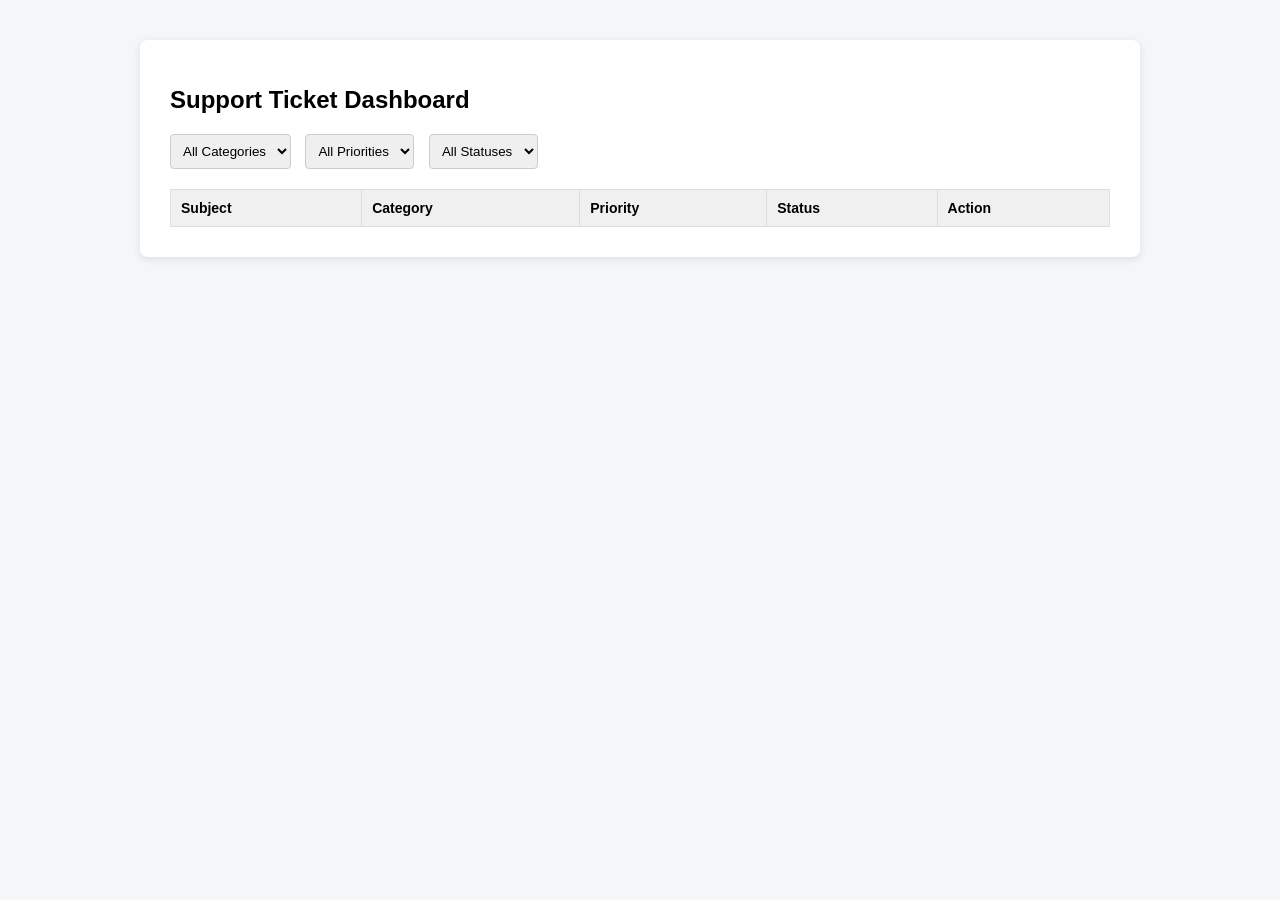
==== frontend/dashboard.html @ c7f23cab "Build support ticket dashboard" ====
<!DOCTYPE html>
<html lang="en">
<head>
    <meta charset="UTF-8">
    <meta name="viewport" content="width=device-width, initial-scale=1.0">
    <title>Ticket Dashboard</title>
    <link rel="stylesheet" href="style.css">
</head>
<body>

    <div class="container dashboard-container">

        <h1>Support Ticket Dashboard</h1>

        <div class="filters">

            <select id="filterCategory">
                <option value="">All Categories</option>
                <option value="Technical">Technical</option>
                <option value="Billing">Billing</option>
                <option value="Shipping">Shipping</option>
            </select>

            <select id="filterPriority">
                <option value="">All Priorities</option>
                <option value="High">High</option>
                <option value="Medium">Medium</option>
                <option value="Low">Low</option>
            </select>

            <select id="filterStatus">
                <option value="">All Statuses</option>
                <option value="Open">Open</option>
                <option value="In Progress">In Progress</option>
                <option value="Resolved">Resolved</option>
            </select>

        </div>

        <table>
            <thead>
                <tr>
                    <th>Subject</th>
                    <th>Category</th>
                    <th>Priority</th>
                    <th>Status</th>
                    <th>Action</th>
                </tr>
            </thead>

            <tbody id="ticketTable"></tbody>
        </table>

    </div>

    <script src="dashboard.js"></script>
</body>
</html>
---- frontend/style.css ----
* {
    box-sizing: border-box;
    font-family: Arial, sans-serif;
}

body {
    background: #f4f6f8;
    margin: 0;
    padding: 40px;
}

.container {
    max-width: 500px;
    margin: auto;
    background: white;
    padding: 30px;
    border-radius: 8px;
    box-shadow: 0 2px 8px rgba(0, 0, 0, 0.1);
}

h1 {
    font-size: 24px;
    margin-bottom: 20px;
}

input,
textarea {
    width: 100%;
    padding: 10px;
    margin-bottom: 12px;
    border: 1px solid #ccc;
    border-radius: 4px;
}

textarea {
    min-height: 120px;
    resize: vertical;
}

button {
    background: #2563eb;
    color: white;
    border: none;
    padding: 10px 16px;
    border-radius: 4px;
    cursor: pointer;
}

button:hover {
    background: #1d4ed8;
}

#message {
    margin-top: 15px;
    font-weight: bold;
}
.dashboard-container {
    max-width: 1000px;
}

.filters {
    margin-bottom: 20px;
}

.filters select {
    padding: 8px;
    margin-right: 10px;
    border: 1px solid #ccc;
    border-radius: 4px;
}

table {
    width: 100%;
    border-collapse: collapse;
    margin-top: 20px;
}

th,
td {
    border: 1px solid #ddd;
    padding: 10px;
    text-align: left;
    font-size: 14px;
}

th {
    background: #f0f0f0;
}
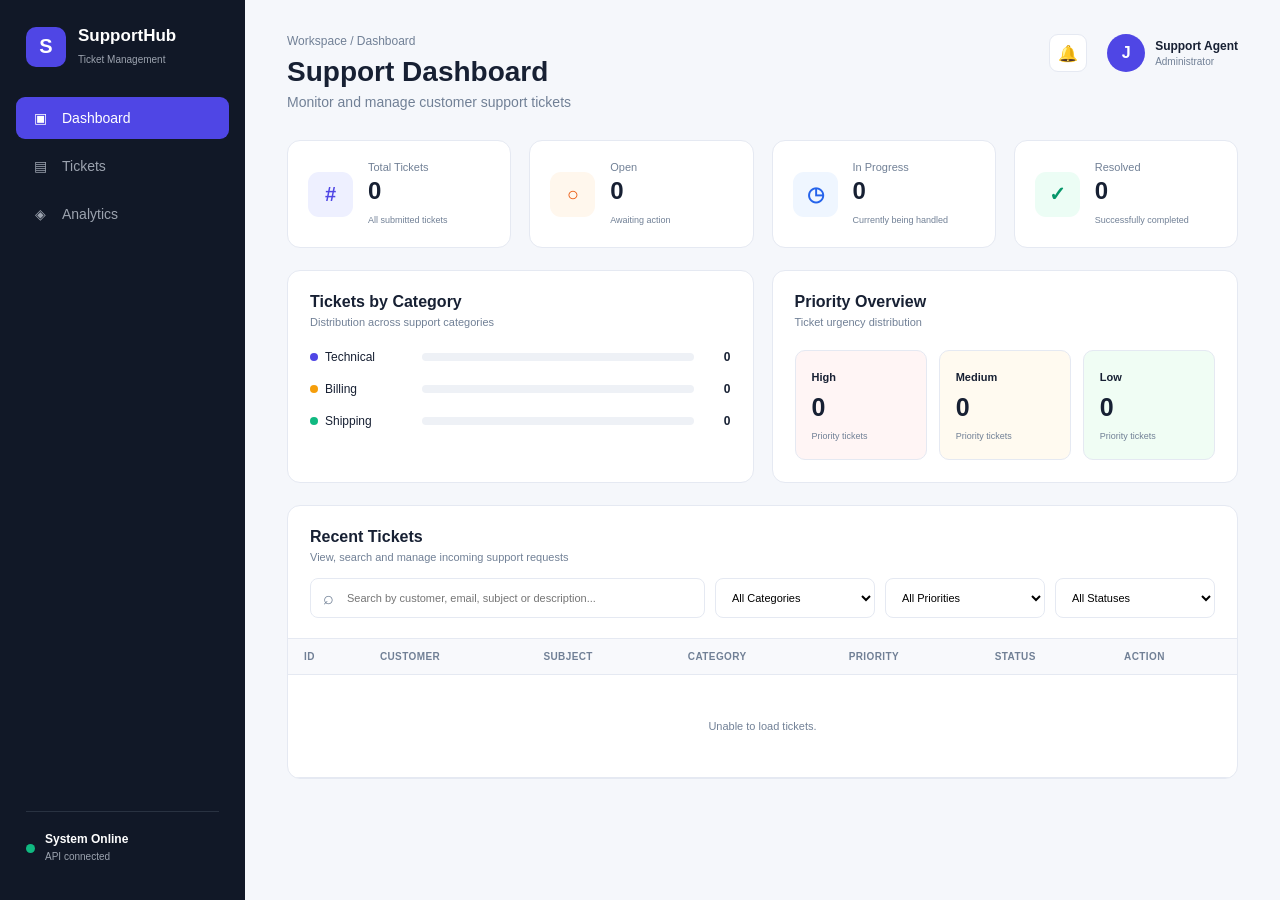
==== commit 28004295: "Improve support ticket dashboard" ====
--- a/frontend/dashboard.html
+++ b/frontend/dashboard.html
@@ -1,58 +1,484 @@
 <!DOCTYPE html>
 <html lang="en">
+
 <head>
     <meta charset="UTF-8">
     <meta name="viewport" content="width=device-width, initial-scale=1.0">
-    <title>Ticket Dashboard</title>
+
+    <title>SupportHub Dashboard</title>
+
     <link rel="stylesheet" href="style.css">
 </head>
+
 <body>
 
-    <div class="container dashboard-container">
-
-        <h1>Support Ticket Dashboard</h1>
-
-        <div class="filters">
-
-            <select id="filterCategory">
-                <option value="">All Categories</option>
-                <option value="Technical">Technical</option>
-                <option value="Billing">Billing</option>
-                <option value="Shipping">Shipping</option>
-            </select>
-
-            <select id="filterPriority">
-                <option value="">All Priorities</option>
-                <option value="High">High</option>
-                <option value="Medium">Medium</option>
-                <option value="Low">Low</option>
-            </select>
-
-            <select id="filterStatus">
-                <option value="">All Statuses</option>
-                <option value="Open">Open</option>
-                <option value="In Progress">In Progress</option>
-                <option value="Resolved">Resolved</option>
-            </select>
+    <div class="app">
+
+        <!-- Sidebar -->
+        <aside class="sidebar">
+
+            <div class="logo">
+                <div class="logo-icon">S</div>
+                <div>
+                    <h2>SupportHub</h2>
+                    <span>Ticket Management</span>
+                </div>
+            </div>
+
+            <nav class="navigation">
+
+                <a href="#" class="nav-item active">
+                    <span>▣</span>
+                    Dashboard
+                </a>
+
+                <a href="#tickets" class="nav-item">
+                    <span>▤</span>
+                    Tickets
+                </a>
+
+                <a href="#analytics" class="nav-item">
+                    <span>◈</span>
+                    Analytics
+                </a>
+
+            </nav>
+
+            <div class="sidebar-bottom">
+
+                <div class="system-status">
+                    <span class="status-dot"></span>
+
+                    <div>
+                        <strong>System Online</strong>
+                        <small>API connected</small>
+                    </div>
+                </div>
+
+            </div>
+
+        </aside>
+
+
+        <!-- Main Content -->
+        <main class="main-content">
+
+            <!-- Header -->
+            <header class="topbar">
+
+                <div>
+                    <p class="breadcrumb">Workspace / Dashboard</p>
+                    <h1>Support Dashboard</h1>
+                    <p class="subtitle">
+                        Monitor and manage customer support tickets
+                    </p>
+                </div>
+
+                <div class="user-section">
+
+                    <div class="notification">
+                        🔔
+                    </div>
+
+                    <div class="user-info">
+                        <div class="avatar">J</div>
+
+                        <div>
+                            <strong>Support Agent</strong>
+                            <span>Administrator</span>
+                        </div>
+                    </div>
+
+                </div>
+
+            </header>
+
+
+            <!-- Statistics -->
+            <section class="stats-grid">
+
+                <div class="stat-card">
+
+                    <div class="stat-icon total-icon">
+                        #
+                    </div>
+
+                    <div class="stat-content">
+                        <span>Total Tickets</span>
+                        <strong id="totalTickets">0</strong>
+                        <small>All submitted tickets</small>
+                    </div>
+
+                </div>
+
+
+                <div class="stat-card">
+
+                    <div class="stat-icon open-icon">
+                        ○
+                    </div>
+
+                    <div class="stat-content">
+                        <span>Open</span>
+                        <strong id="openTickets">0</strong>
+                        <small>Awaiting action</small>
+                    </div>
+
+                </div>
+
+
+                <div class="stat-card">
+
+                    <div class="stat-icon progress-icon">
+                        ◷
+                    </div>
+
+                    <div class="stat-content">
+                        <span>In Progress</span>
+                        <strong id="progressTickets">0</strong>
+                        <small>Currently being handled</small>
+                    </div>
+
+                </div>
+
+
+                <div class="stat-card">
+
+                    <div class="stat-icon resolved-icon">
+                        ✓
+                    </div>
+
+                    <div class="stat-content">
+                        <span>Resolved</span>
+                        <strong id="resolvedTickets">0</strong>
+                        <small>Successfully completed</small>
+                    </div>
+
+                </div>
+
+            </section>
+
+
+            <!-- Analytics -->
+            <section class="analytics-grid" id="analytics">
+
+                <div class="panel">
+
+                    <div class="panel-header">
+
+                        <div>
+                            <h2>Tickets by Category</h2>
+                            <p>Distribution across support categories</p>
+                        </div>
+
+                    </div>
+
+                    <div class="category-list">
+
+                        <div class="category-row">
+
+                            <div class="category-label">
+                                <span class="category-dot technical"></span>
+                                Technical
+                            </div>
+
+                            <div class="progress-container">
+                                <div
+                                    class="progress-bar technical-bar"
+                                    id="technicalBar">
+                                </div>
+                            </div>
+
+                            <strong id="technicalCount">0</strong>
+
+                        </div>
+
+
+                        <div class="category-row">
+
+                            <div class="category-label">
+                                <span class="category-dot billing"></span>
+                                Billing
+                            </div>
+
+                            <div class="progress-container">
+                                <div
+                                    class="progress-bar billing-bar"
+                                    id="billingBar">
+                                </div>
+                            </div>
+
+                            <strong id="billingCount">0</strong>
+
+                        </div>
+
+
+                        <div class="category-row">
+
+                            <div class="category-label">
+                                <span class="category-dot shipping"></span>
+                                Shipping
+                            </div>
+
+                            <div class="progress-container">
+                                <div
+                                    class="progress-bar shipping-bar"
+                                    id="shippingBar">
+                                </div>
+                            </div>
+
+                            <strong id="shippingCount">0</strong>
+
+                        </div>
+
+                    </div>
+
+                </div>
+
+
+                <div class="panel">
+
+                    <div class="panel-header">
+
+                        <div>
+                            <h2>Priority Overview</h2>
+                            <p>Ticket urgency distribution</p>
+                        </div>
+
+                    </div>
+
+                    <div class="priority-overview">
+
+                        <div class="priority-card high">
+                            <span>High</span>
+                            <strong id="highCount">0</strong>
+                            <small>Priority tickets</small>
+                        </div>
+
+                        <div class="priority-card medium">
+                            <span>Medium</span>
+                            <strong id="mediumCount">0</strong>
+                            <small>Priority tickets</small>
+                        </div>
+
+                        <div class="priority-card low">
+                            <span>Low</span>
+                            <strong id="lowCount">0</strong>
+                            <small>Priority tickets</small>
+                        </div>
+
+                    </div>
+
+                </div>
+
+            </section>
+
+
+            <!-- Tickets -->
+            <section class="tickets-panel" id="tickets">
+
+                <div class="tickets-header">
+
+                    <div>
+                        <h2>Recent Tickets</h2>
+                        <p>View, search and manage incoming support requests</p>
+                    </div>
+
+                </div>
+
+
+                <!-- Search and Filters -->
+                <div class="filter-section">
+
+                    <div class="search-box">
+
+                        <span>⌕</span>
+
+                        <input
+                            type="text"
+                            id="searchInput"
+                            placeholder="Search by customer, email, subject or description..."
+                        >
+
+                    </div>
+
+
+                    <select id="filterCategory">
+
+                        <option value="">All Categories</option>
+
+                        <option value="Technical">
+                            Technical
+                        </option>
+
+                        <option value="Billing">
+                            Billing
+                        </option>
+
+                        <option value="Shipping">
+                            Shipping
+                        </option>
+
+                    </select>
+
+
+                    <select id="filterPriority">
+
+                        <option value="">All Priorities</option>
+
+                        <option value="High">
+                            High
+                        </option>
+
+                        <option value="Medium">
+                            Medium
+                        </option>
+
+                        <option value="Low">
+                            Low
+                        </option>
+
+                    </select>
+
+
+                    <select id="filterStatus">
+
+                        <option value="">All Statuses</option>
+
+                        <option value="Open">
+                            Open
+                        </option>
+
+                        <option value="In Progress">
+                            In Progress
+                        </option>
+
+                        <option value="Resolved">
+                            Resolved
+                        </option>
+
+                    </select>
+
+                </div>
+
+
+                <!-- Table -->
+                <div class="table-wrapper">
+
+                    <table>
+
+                        <thead>
+
+                            <tr>
+
+                                <th>ID</th>
+                                <th>Customer</th>
+                                <th>Subject</th>
+                                <th>Category</th>
+                                <th>Priority</th>
+                                <th>Status</th>
+                                <th>Action</th>
+
+                            </tr>
+
+                        </thead>
+
+                        <tbody id="ticketTable">
+
+                        </tbody>
+
+                    </table>
+
+                </div>
+
+            </section>
+
+        </main>
+
+    </div>
+
+
+    <!-- Ticket Details Modal -->
+    <div
+        class="modal-overlay"
+        id="ticketModal"
+    >
+
+        <div class="modal">
+
+            <div class="modal-header">
+
+                <div>
+                    <span class="modal-label">Ticket Details</span>
+                    <h2 id="modalSubject">Ticket</h2>
+                </div>
+
+                <button
+                    class="close-button"
+                    onclick="closeTicketModal()"
+                >
+                    ×
+                </button>
+
+            </div>
+
+
+            <div class="modal-body">
+
+                <div class="details-grid">
+
+                    <div>
+                        <span>Customer</span>
+                        <strong id="modalName">-</strong>
+                    </div>
+
+                    <div>
+                        <span>Email</span>
+                        <strong id="modalEmail">-</strong>
+                    </div>
+
+                    <div>
+                        <span>Category</span>
+                        <strong id="modalCategory">-</strong>
+                    </div>
+
+                    <div>
+                        <span>Priority</span>
+                        <strong id="modalPriority">-</strong>
+                    </div>
+
+                    <div>
+                        <span>Status</span>
+                        <strong id="modalStatus">-</strong>
+                    </div>
+
+                    <div>
+                        <span>Created</span>
+                        <strong id="modalDate">-</strong>
+                    </div>
+
+                </div>
+
+
+                <div class="description-box">
+
+                    <span>Description</span>
+
+                    <p id="modalDescription">
+                        -
+                    </p>
+
+                </div>
+
+            </div>
 
         </div>
 
-        <table>
-            <thead>
-                <tr>
-                    <th>Subject</th>
-                    <th>Category</th>
-                    <th>Priority</th>
-                    <th>Status</th>
-                    <th>Action</th>
-                </tr>
-            </thead>
-
-            <tbody id="ticketTable"></tbody>
-        </table>
-
     </div>
 
+
     <script src="dashboard.js"></script>
+
 </body>
+
 </html>
--- a/frontend/style.css
+++ b/frontend/style.css
@@ -1,88 +1,1303 @@
 * {
+    margin: 0;
+    padding: 0;
     box-sizing: border-box;
-    font-family: Arial, sans-serif;
+}
+
+:root {
+    --bg: #f5f7fb;
+    --white: #ffffff;
+    --text: #172033;
+    --muted: #718096;
+    --border: #e5e9f2;
+    --primary: #4f46e5;
+    --primary-light: #eef0ff;
+    --sidebar: #111827;
+    --sidebar-muted: #9ca3af;
+    --success: #059669;
+    --warning: #d97706;
+    --danger: #dc2626;
 }
 
 body {
-    background: #f4f6f8;
-    margin: 0;
-    padding: 40px;
-}
-
-.container {
-    max-width: 500px;
-    margin: auto;
+    font-family: Arial, Helvetica, sans-serif;
+    background: var(--bg);
+    color: var(--text);
+}
+
+button,
+select,
+input {
+    font-family: inherit;
+}
+
+.app {
+    min-height: 100vh;
+    display: flex;
+}
+
+
+/* =========================
+   SIDEBAR
+========================= */
+
+.sidebar {
+    width: 245px;
+    min-height: 100vh;
+    background: var(--sidebar);
+    color: white;
+    padding: 26px 16px;
+    display: flex;
+    flex-direction: column;
+    position: fixed;
+    left: 0;
+    top: 0;
+    bottom: 0;
+}
+
+.logo {
+    display: flex;
+    align-items: center;
+    gap: 12px;
+    padding: 0 10px 30px;
+}
+
+.logo-icon {
+    width: 40px;
+    height: 40px;
+    border-radius: 10px;
+    background: var(--primary);
+    display: flex;
+    align-items: center;
+    justify-content: center;
+    font-size: 20px;
+    font-weight: bold;
+}
+
+.logo h2 {
+    font-size: 17px;
+    margin-bottom: 3px;
+}
+
+.logo span {
+    color: var(--sidebar-muted);
+    font-size: 10px;
+}
+
+.navigation {
+    display: flex;
+    flex-direction: column;
+    gap: 6px;
+}
+
+.nav-item {
+    text-decoration: none;
+    color: var(--sidebar-muted);
+    padding: 13px 14px;
+    border-radius: 9px;
+    display: flex;
+    align-items: center;
+    gap: 12px;
+    font-size: 14px;
+    transition: 0.2s;
+}
+
+.nav-item:hover {
+    background: #1f2937;
+    color: white;
+}
+
+.nav-item.active {
+    background: var(--primary);
+    color: white;
+}
+
+.nav-item span {
+    width: 20px;
+    text-align: center;
+}
+
+.sidebar-bottom {
+    margin-top: auto;
+    padding: 10px;
+}
+
+.system-status {
+    border-top: 1px solid #293241;
+    padding-top: 20px;
+    display: flex;
+    align-items: center;
+    gap: 10px;
+}
+
+.system-status strong {
+    display: block;
+    font-size: 12px;
+}
+
+.system-status small {
+    color: var(--sidebar-muted);
+    font-size: 10px;
+}
+
+.status-dot {
+    width: 9px;
+    height: 9px;
+    border-radius: 50%;
+    background: #10b981;
+}
+
+
+/* =========================
+   MAIN CONTENT
+========================= */
+
+.main-content {
+    margin-left: 245px;
+    width: calc(100% - 245px);
+    padding: 34px 42px 50px;
+}
+
+
+/* =========================
+   TOPBAR
+========================= */
+
+.topbar {
+    display: flex;
+    justify-content: space-between;
+    align-items: flex-start;
+    margin-bottom: 30px;
+}
+
+.breadcrumb {
+    color: var(--muted);
+    font-size: 12px;
+    margin-bottom: 8px;
+}
+
+.topbar h1 {
+    font-size: 28px;
+    margin-bottom: 6px;
+}
+
+.subtitle {
+    color: var(--muted);
+    font-size: 14px;
+}
+
+.user-section {
+    display: flex;
+    align-items: center;
+    gap: 20px;
+}
+
+.notification {
+    width: 38px;
+    height: 38px;
+    background: var(--white);
+    border: 1px solid var(--border);
+    border-radius: 9px;
+    display: flex;
+    align-items: center;
+    justify-content: center;
+}
+
+.user-info {
+    display: flex;
+    align-items: center;
+    gap: 10px;
+}
+
+.avatar {
+    width: 38px;
+    height: 38px;
+    border-radius: 50%;
+    background: var(--primary);
+    color: white;
+    display: flex;
+    align-items: center;
+    justify-content: center;
+    font-weight: bold;
+}
+
+.user-info strong {
+    display: block;
+    font-size: 12px;
+}
+
+.user-info span {
+    display: block;
+    color: var(--muted);
+    font-size: 10px;
+    margin-top: 3px;
+}
+
+
+/* =========================
+   STATISTICS
+========================= */
+
+.stats-grid {
+    display: grid;
+    grid-template-columns: repeat(4, 1fr);
+    gap: 18px;
+    margin-bottom: 22px;
+}
+
+.stat-card {
+    background: var(--white);
+    border: 1px solid var(--border);
+    border-radius: 13px;
+    padding: 20px;
+    display: flex;
+    align-items: center;
+    gap: 15px;
+}
+
+.stat-icon {
+    width: 45px;
+    height: 45px;
+    border-radius: 11px;
+    display: flex;
+    align-items: center;
+    justify-content: center;
+    font-size: 20px;
+    font-weight: bold;
+}
+
+.total-icon {
+    background: #eef0ff;
+    color: #4f46e5;
+}
+
+.open-icon {
+    background: #fff7ed;
+    color: #ea580c;
+}
+
+.progress-icon {
+    background: #eff6ff;
+    color: #2563eb;
+}
+
+.resolved-icon {
+    background: #ecfdf5;
+    color: #059669;
+}
+
+.stat-content span {
+    display: block;
+    color: var(--muted);
+    font-size: 11px;
+}
+
+.stat-content strong {
+    display: block;
+    font-size: 24px;
+    margin: 4px 0;
+}
+
+.stat-content small {
+    color: var(--muted);
+    font-size: 9px;
+}
+
+
+/* =========================
+   ANALYTICS
+========================= */
+
+.analytics-grid {
+    display: grid;
+    grid-template-columns: 1fr 1fr;
+    gap: 18px;
+    margin-bottom: 22px;
+}
+
+.panel {
+    background: var(--white);
+    border: 1px solid var(--border);
+    border-radius: 13px;
+    padding: 22px;
+}
+
+.panel-header {
+    margin-bottom: 22px;
+}
+
+.panel-header h2,
+.tickets-header h2 {
+    font-size: 16px;
+    margin-bottom: 5px;
+}
+
+.panel-header p,
+.tickets-header p {
+    color: var(--muted);
+    font-size: 11px;
+}
+
+
+/* Category */
+
+.category-list {
+    display: flex;
+    flex-direction: column;
+    gap: 18px;
+}
+
+.category-row {
+    display: grid;
+    grid-template-columns: 100px 1fr 25px;
+    align-items: center;
+    gap: 12px;
+}
+
+.category-label {
+    font-size: 12px;
+    display: flex;
+    align-items: center;
+    gap: 7px;
+}
+
+.category-dot {
+    width: 8px;
+    height: 8px;
+    border-radius: 50%;
+}
+
+.technical {
+    background: #4f46e5;
+}
+
+.billing {
+    background: #f59e0b;
+}
+
+.shipping {
+    background: #10b981;
+}
+
+.progress-container {
+    height: 8px;
+    background: #eef1f6;
+    border-radius: 10px;
+    overflow: hidden;
+}
+
+.progress-bar {
+    height: 100%;
+    width: 0;
+    border-radius: 10px;
+    transition: width 0.4s ease;
+}
+
+.technical-bar {
+    background: #4f46e5;
+}
+
+.billing-bar {
+    background: #f59e0b;
+}
+
+.shipping-bar {
+    background: #10b981;
+}
+
+.category-row strong {
+    font-size: 12px;
+    text-align: right;
+}
+
+
+/* Priority */
+
+.priority-overview {
+    display: grid;
+    grid-template-columns: repeat(3, 1fr);
+    gap: 12px;
+}
+
+.priority-card {
+    padding: 16px;
+    border-radius: 10px;
+    border: 1px solid var(--border);
+}
+
+.priority-card span {
+    font-size: 11px;
+    font-weight: bold;
+}
+
+.priority-card strong {
+    display: block;
+    font-size: 25px;
+    margin: 8px 0 3px;
+}
+
+.priority-card small {
+    color: var(--muted);
+    font-size: 9px;
+}
+
+.priority-card.high {
+    background: #fff5f5;
+}
+
+.priority-card.medium {
+    background: #fffaf0;
+}
+
+.priority-card.low {
+    background: #f0fdf4;
+}
+
+
+/* =========================
+   TICKETS
+========================= */
+
+.tickets-panel {
+    background: var(--white);
+    border: 1px solid var(--border);
+    border-radius: 13px;
+    overflow: hidden;
+}
+
+.tickets-header {
+    padding: 22px 22px 15px;
+}
+
+
+/* Filters */
+
+.filter-section {
+    padding: 0 22px 20px;
+    display: grid;
+    grid-template-columns: 1fr 160px 160px 160px;
+    gap: 10px;
+}
+
+.search-box {
+    position: relative;
+}
+
+.search-box span {
+    position: absolute;
+    left: 13px;
+    top: 50%;
+    transform: translateY(-50%);
+    color: var(--muted);
+    font-size: 18px;
+}
+
+.search-box input,
+.filter-section select {
+    width: 100%;
+    height: 40px;
+    border: 1px solid var(--border);
+    border-radius: 8px;
     background: white;
-    padding: 30px;
-    border-radius: 8px;
-    box-shadow: 0 2px 8px rgba(0, 0, 0, 0.1);
-}
-
-h1 {
-    font-size: 24px;
-    margin-bottom: 20px;
-}
-
-input,
-textarea {
-    width: 100%;
-    padding: 10px;
-    margin-bottom: 12px;
-    border: 1px solid #ccc;
-    border-radius: 4px;
-}
-
-textarea {
-    min-height: 120px;
-    resize: vertical;
-}
-
-button {
-    background: #2563eb;
-    color: white;
-    border: none;
-    padding: 10px 16px;
-    border-radius: 4px;
-    cursor: pointer;
-}
-
-button:hover {
-    background: #1d4ed8;
-}
-
-#message {
-    margin-top: 15px;
-    font-weight: bold;
-}
-.dashboard-container {
-    max-width: 1000px;
-}
-
-.filters {
-    margin-bottom: 20px;
-}
-
-.filters select {
-    padding: 8px;
-    margin-right: 10px;
-    border: 1px solid #ccc;
-    border-radius: 4px;
+    padding: 0 12px;
+    font-size: 11px;
+    outline: none;
+}
+
+.search-box input {
+    padding-left: 36px;
+}
+
+.search-box input:focus,
+.filter-section select:focus {
+    border-color: var(--primary);
+}
+
+
+/* Table */
+
+.table-wrapper {
+    overflow-x: auto;
 }
 
 table {
     width: 100%;
     border-collapse: collapse;
-    margin-top: 20px;
-}
-
-th,
+    min-width: 850px;
+}
+
+thead {
+    background: #f8f9fc;
+}
+
+th {
+    text-align: left;
+    padding: 12px 16px;
+    color: var(--muted);
+    font-size: 10px;
+    font-weight: 600;
+    text-transform: uppercase;
+    letter-spacing: 0.4px;
+    border-top: 1px solid var(--border);
+    border-bottom: 1px solid var(--border);
+}
+
 td {
-    border: 1px solid #ddd;
-    padding: 10px;
-    text-align: left;
+    padding: 14px 16px;
+    border-bottom: 1px solid var(--border);
+    font-size: 11px;
+}
+
+tbody tr:hover {
+    background: #fafbff;
+}
+
+.ticket-id {
+    color: var(--primary);
+    font-weight: bold;
+}
+
+
+/* Customer */
+
+.customer-cell {
+    display: flex;
+    align-items: center;
+    gap: 9px;
+}
+
+.customer-avatar {
+    width: 30px;
+    height: 30px;
+    border-radius: 50%;
+    background: var(--primary-light);
+    color: var(--primary);
+    display: flex;
+    align-items: center;
+    justify-content: center;
+    font-weight: bold;
+    font-size: 11px;
+}
+
+.customer-info strong {
+    display: block;
+    font-size: 11px;
+}
+
+.customer-info span {
+    display: block;
+    color: var(--muted);
+    font-size: 9px;
+    margin-top: 3px;
+}
+
+
+/* Subject */
+
+.subject-cell strong {
+    display: block;
+    max-width: 200px;
+    white-space: nowrap;
+    overflow: hidden;
+    text-overflow: ellipsis;
+}
+
+.subject-cell span {
+    display: block;
+    color: var(--muted);
+    font-size: 9px;
+    margin-top: 4px;
+}
+
+
+/* =========================
+   BADGES
+========================= */
+
+.badge {
+    display: inline-flex;
+    align-items: center;
+    gap: 5px;
+    padding: 5px 8px;
+    border-radius: 20px;
+    font-size: 9px;
+    font-weight: bold;
+}
+
+.badge-dot {
+    width: 5px;
+    height: 5px;
+    border-radius: 50%;
+}
+
+.category-technical {
+    background: #eef0ff;
+    color: #4338ca;
+}
+
+.category-billing {
+    background: #fff7ed;
+    color: #c2410c;
+}
+
+.category-shipping {
+    background: #ecfdf5;
+    color: #047857;
+}
+
+.priority-high {
+    background: #fef2f2;
+    color: #b91c1c;
+}
+
+.priority-high .badge-dot {
+    background: #dc2626;
+}
+
+.priority-medium {
+    background: #fff7ed;
+    color: #c2410c;
+}
+
+.priority-medium .badge-dot {
+    background: #f59e0b;
+}
+
+.priority-low {
+    background: #ecfdf5;
+    color: #047857;
+}
+
+.priority-low .badge-dot {
+    background: #10b981;
+}
+
+
+/* =========================
+   STATUS
+========================= */
+
+.status-select {
+    border: 1px solid var(--border);
+    border-radius: 7px;
+    padding: 7px 8px;
+    font-size: 10px;
+    background: white;
+    outline: none;
+    cursor: pointer;
+}
+
+.status-select:focus {
+    border-color: var(--primary);
+}
+
+
+/* =========================
+   VIEW BUTTON
+========================= */
+
+.view-button {
+    border: 0;
+    background: var(--primary-light);
+    color: var(--primary);
+    padding: 7px 12px;
+    border-radius: 7px;
+    font-size: 10px;
+    font-weight: bold;
+    cursor: pointer;
+}
+
+.view-button:hover {
+    background: var(--primary);
+    color: white;
+}
+
+
+/* =========================
+   EMPTY / ERROR
+========================= */
+
+.empty-state,
+.error-message {
+    text-align: center;
+    padding: 45px !important;
+    color: var(--muted);
+}
+
+.empty-state strong {
+    display: block;
+    color: var(--text);
+    margin: 8px 0 4px;
+}
+
+.empty-state span {
+    display: block;
+    font-size: 10px;
+}
+
+.empty-icon {
+    font-size: 25px;
+}
+
+
+/* =========================
+   MODAL
+========================= */
+
+.modal-overlay {
+    position: fixed;
+    inset: 0;
+    background: rgba(17, 24, 39, 0.55);
+    display: none;
+    align-items: center;
+    justify-content: center;
+    z-index: 1000;
+    padding: 20px;
+}
+
+.modal-overlay.show {
+    display: flex;
+}
+
+.modal {
+    background: white;
+    width: 650px;
+    max-width: 100%;
+    border-radius: 14px;
+    box-shadow: 0 20px 60px rgba(0, 0, 0, 0.2);
+    overflow: hidden;
+}
+
+.modal-header {
+    display: flex;
+    justify-content: space-between;
+    align-items: flex-start;
+    padding: 22px;
+    border-bottom: 1px solid var(--border);
+}
+
+.modal-label {
+    color: var(--primary);
+    font-size: 10px;
+    font-weight: bold;
+    text-transform: uppercase;
+}
+
+.modal-header h2 {
+    margin-top: 6px;
+    font-size: 19px;
+}
+
+.close-button {
+    width: 32px;
+    height: 32px;
+    border: 0;
+    background: #f3f4f6;
+    border-radius: 7px;
+    font-size: 20px;
+    cursor: pointer;
+}
+
+.close-button:hover {
+    background: #e5e7eb;
+}
+
+.modal-body {
+    padding: 22px;
+}
+
+.details-grid {
+    display: grid;
+    grid-template-columns: repeat(3, 1fr);
+    gap: 20px;
+    margin-bottom: 25px;
+}
+
+.details-grid span,
+.description-box span {
+    display: block;
+    color: var(--muted);
+    font-size: 10px;
+    margin-bottom: 6px;
+}
+
+.details-grid strong {
+    font-size: 12px;
+}
+
+.description-box {
+    background: #f8f9fc;
+    padding: 16px;
+    border-radius: 9px;
+}
+
+.description-box p {
+    font-size: 12px;
+    line-height: 1.7;
+    color: #4b5563;
+}
+
+
+/* =========================
+   RESPONSIVE
+========================= */
+
+@media (max-width: 1100px) {
+
+    .stats-grid {
+        grid-template-columns: repeat(2, 1fr);
+    }
+
+    .filter-section {
+        grid-template-columns: 1fr 1fr;
+    }
+
+    .analytics-grid {
+        grid-template-columns: 1fr;
+    }
+}
+
+
+@media (max-width: 750px) {
+
+    .sidebar {
+        width: 70px;
+        padding: 20px 10px;
+    }
+
+    .logo {
+        justify-content: center;
+        padding: 0 0 25px;
+    }
+
+    .logo > div:not(.logo-icon),
+    .nav-item:not(.active)::after,
+    .nav-item {
+        font-size: 0;
+    }
+
+    .nav-item {
+        justify-content: center;
+    }
+
+    .nav-item span {
+        font-size: 16px;
+    }
+
+    .system-status {
+        justify-content: center;
+    }
+
+    .system-status div {
+        display: none;
+    }
+
+    .main-content {
+        margin-left: 70px;
+        width: calc(100% - 70px);
+        padding: 25px 18px;
+    }
+
+    .topbar {
+        flex-direction: column;
+        gap: 18px;
+    }
+
+    .user-section {
+        align-self: flex-end;
+    }
+
+    .stats-grid {
+        grid-template-columns: 1fr;
+    }
+
+    .filter-section {
+        grid-template-columns: 1fr;
+    }
+
+    .priority-overview {
+        grid-template-columns: 1fr;
+    }
+
+    .details-grid {
+        grid-template-columns: 1fr 1fr;
+    }
+}
+
+
+@media (max-width: 480px) {
+
+    .topbar h1 {
+        font-size: 23px;
+    }
+
+    .details-grid {
+        grid-template-columns: 1fr;
+    }
+
+    .user-info {
+        display: none;
+    }
+}
+/* =========================================
+   CUSTOMER SUPPORT PAGE
+========================================= */
+
+.customer-page {
+    background: #f5f7fb;
+    min-height: 100vh;
+}
+
+.customer-wrapper {
+    min-height: 100vh;
+}
+
+
+/* Header */
+
+.customer-header {
+    height: 72px;
+    background: #ffffff;
+    border-bottom: 1px solid #e5e9f2;
+    display: flex;
+    align-items: center;
+    justify-content: space-between;
+    padding: 0 7%;
+}
+
+.customer-brand {
+    display: flex;
+    align-items: center;
+    gap: 12px;
+}
+
+.customer-logo {
+    width: 40px;
+    height: 40px;
+    border-radius: 10px;
+    background: #4f46e5;
+    color: white;
+    display: flex;
+    align-items: center;
+    justify-content: center;
+    font-size: 18px;
+    font-weight: bold;
+}
+
+.customer-brand h2 {
+    font-size: 17px;
+    color: #172033;
+}
+
+.customer-brand span {
+    display: block;
+    color: #718096;
+    font-size: 10px;
+    margin-top: 2px;
+}
+
+.dashboard-link {
+    text-decoration: none;
+    color: #4f46e5;
+    border: 1px solid #e0e2ff;
+    background: #f5f5ff;
+    padding: 10px 15px;
+    border-radius: 8px;
+    font-size: 11px;
+    font-weight: bold;
+}
+
+.dashboard-link:hover {
+    background: #4f46e5;
+    color: white;
+}
+
+
+/* Main */
+
+.customer-main {
+    max-width: 850px;
+    margin: 0 auto;
+    padding: 55px 20px 35px;
+}
+
+.customer-intro {
+    text-align: center;
+    margin-bottom: 32px;
+}
+
+.intro-label {
+    color: #4f46e5;
+    font-size: 10px;
+    font-weight: bold;
+    letter-spacing: 1.5px;
+}
+
+.customer-intro h1 {
+    font-size: 34px;
+    margin: 10px 0 9px;
+    color: #172033;
+}
+
+.customer-intro p {
+    color: #718096;
     font-size: 14px;
-}
-
-th {
-    background: #f0f0f0;
+    line-height: 1.6;
+}
+
+
+/* Form Card */
+
+.ticket-form-card {
+    background: #ffffff;
+    border: 1px solid #e5e9f2;
+    border-radius: 16px;
+    padding: 32px;
+    box-shadow: 0 10px 35px rgba(31, 41, 55, 0.06);
+}
+
+.form-card-header {
+    display: flex;
+    justify-content: space-between;
+    align-items: center;
+    padding-bottom: 24px;
+    margin-bottom: 25px;
+    border-bottom: 1px solid #edf0f5;
+}
+
+.form-card-header h2 {
+    font-size: 19px;
+    color: #172033;
+    margin-bottom: 5px;
+}
+
+.form-card-header p {
+    color: #718096;
+    font-size: 11px;
+}
+
+.form-icon {
+    width: 45px;
+    height: 45px;
+    border-radius: 11px;
+    background: #eef0ff;
+    color: #4f46e5;
+    display: flex;
+    align-items: center;
+    justify-content: center;
+    font-size: 20px;
+}
+
+
+/* Form */
+
+.form-row {
+    display: grid;
+    grid-template-columns: 1fr 1fr;
+    gap: 18px;
+}
+
+.form-group {
+    margin-bottom: 20px;
+}
+
+.form-group label {
+    display: block;
+    color: #374151;
+    font-size: 11px;
+    font-weight: bold;
+    margin-bottom: 7px;
+}
+
+.label-row {
+    display: flex;
+    justify-content: space-between;
+    align-items: center;
+}
+
+.label-row span {
+    color: #9ca3af;
+    font-size: 9px;
+}
+
+.form-group input,
+.form-group textarea {
+    width: 100%;
+    border: 1px solid #dfe4ec;
+    border-radius: 9px;
+    padding: 12px 13px;
+    background: #ffffff;
+    color: #172033;
+    font-size: 12px;
+    outline: none;
+    transition: 0.2s;
+}
+
+.form-group input {
+    height: 43px;
+}
+
+.form-group textarea {
+    min-height: 135px;
+    resize: vertical;
+    line-height: 1.6;
+}
+
+.form-group input::placeholder,
+.form-group textarea::placeholder {
+    color: #a0a8b5;
+}
+
+.form-group input:focus,
+.form-group textarea:focus {
+    border-color: #4f46e5;
+    box-shadow: 0 0 0 3px #eef0ff;
+}
+
+
+/* Classification Information */
+
+.classification-info {
+    display: flex;
+    gap: 12px;
+    padding: 15px;
+    background: #f7f7ff;
+    border: 1px solid #e5e5ff;
+    border-radius: 9px;
+    margin-bottom: 20px;
+}
+
+.info-icon {
+    width: 27px;
+    height: 27px;
+    min-width: 27px;
+    border-radius: 7px;
+    background: #4f46e5;
+    color: white;
+    display: flex;
+    align-items: center;
+    justify-content: center;
+    font-size: 13px;
+}
+
+.classification-info strong {
+    display: block;
+    color: #30355a;
+    font-size: 11px;
+    margin-bottom: 4px;
+}
+
+.classification-info p {
+    color: #69708a;
+    font-size: 10px;
+    line-height: 1.5;
+}
+
+
+/* Submit Button */
+
+.submit-ticket-button {
+    width: 100%;
+    height: 45px;
+    border: none;
+    border-radius: 9px;
+    background: #4f46e5;
+    color: white;
+    display: flex;
+    align-items: center;
+    justify-content: space-between;
+    padding: 0 17px;
+    font-size: 12px;
+    font-weight: bold;
+    cursor: pointer;
+    transition: 0.2s;
+}
+
+.submit-ticket-button:hover {
+    background: #4338ca;
+    transform: translateY(-1px);
+}
+
+.submit-ticket-button:active {
+    transform: translateY(0);
+}
+
+
+/* Success / Error Message */
+
+.ticket-message {
+    display: none;
+    margin-top: 15px;
+    padding: 13px;
+    border-radius: 8px;
+    font-size: 11px;
+    line-height: 1.5;
+}
+
+.ticket-message.success {
+    display: block;
+    background: #ecfdf5;
+    border: 1px solid #a7f3d0;
+    color: #047857;
+}
+
+.ticket-message.error {
+    display: block;
+    background: #fef2f2;
+    border: 1px solid #fecaca;
+    color: #b91c1c;
+}
+
+
+/* Footer */
+
+.customer-footer {
+    display: flex;
+    justify-content: space-between;
+    margin-top: 22px;
+    color: #9ca3af;
+    font-size: 9px;
+}
+
+
+/* Customer Page Responsive */
+
+@media (max-width: 650px) {
+
+    .customer-header {
+        padding: 0 20px;
+    }
+
+    .dashboard-link {
+        font-size: 0;
+        padding: 10px;
+    }
+
+    .dashboard-link::after {
+        content: "Dashboard";
+        font-size: 10px;
+    }
+
+    .customer-main {
+        padding: 35px 15px;
+    }
+
+    .customer-intro h1 {
+        font-size: 27px;
+    }
+
+    .ticket-form-card {
+        padding: 22px;
+    }
+
+    .form-row {
+        grid-template-columns: 1fr;
+        gap: 0;
+    }
+
+    .customer-footer {
+        flex-direction: column;
+        gap: 8px;
+        text-align: center;
+    }
 }
